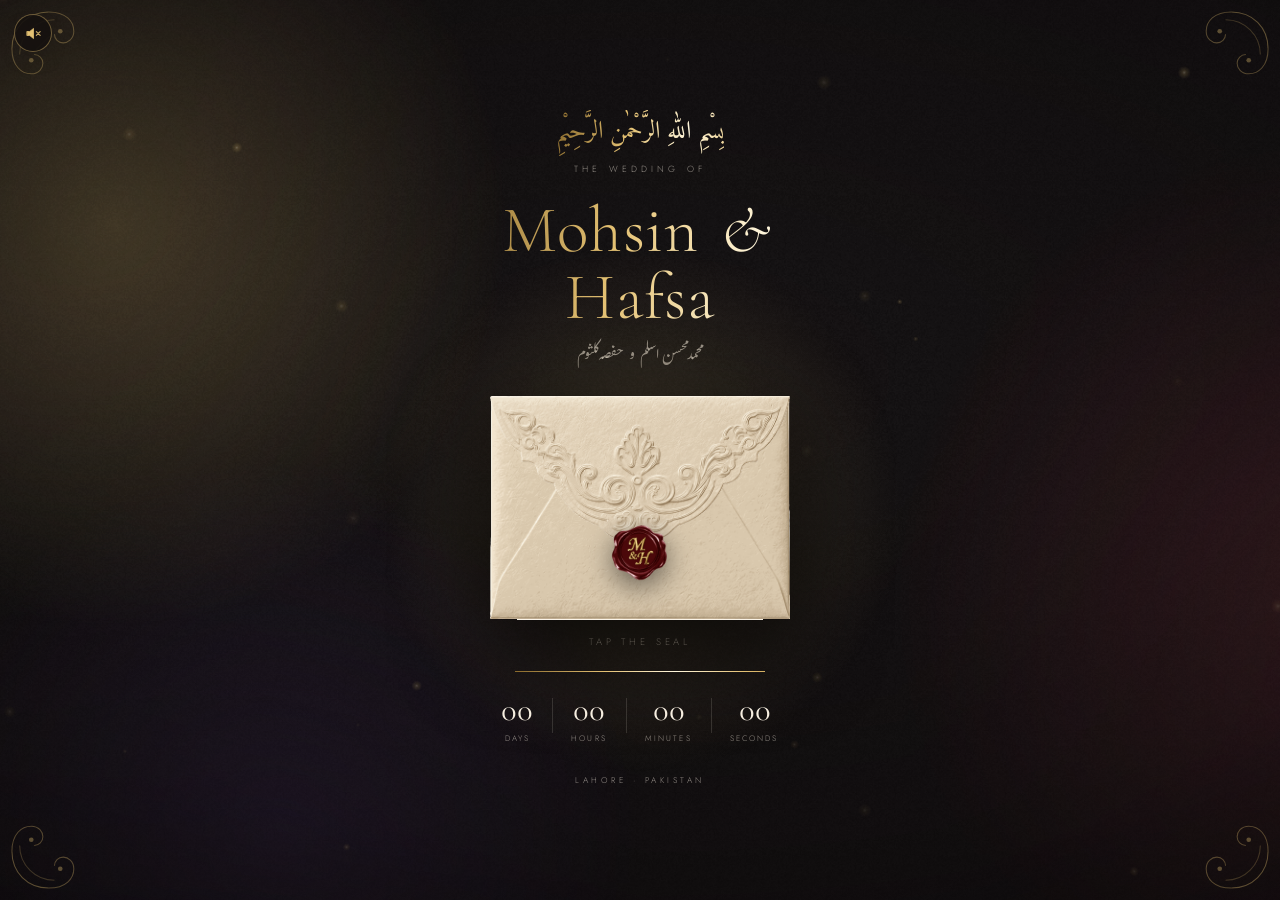
==== baraat-walima-bsmj.html @ b7e223a1 "Add files via upload" ====
<!DOCTYPE html>
<html lang="en">
<head>
<meta charset="UTF-8" />
<meta name="viewport" content="width=device-width, initial-scale=1, viewport-fit=cover" />
<title>Mohsin &amp; Hafsa — Wedding Invitation</title>
<meta name="theme-color" content="#0A0708" />
<meta name="description" content="Muhammad Mohsin Aslam &amp; Hafsa Kalsoom — Baraat &amp; Walima · 27 &amp; 28 November 2026 · Lahore" />
<!-- the card WhatsApp shows above the link -->
<meta property="og:type" content="website" />
<meta property="og:site_name" content="Mohsin &amp; Hafsa" />
<meta property="og:title" content="شادی کا دعوت نامہ" />
<meta property="og:description" content="Muhammad Mohsin Aslam &amp; Hafsa Kalsoom — Baraat &amp; Walima · 27 &amp; 28 November 2026 · Lahore" />
<meta property="og:locale" content="ur_PK" />
<meta property="og:url" content="https://hafsamohsin27.github.io/wedding-inv/baraat-walima-bsmj.html" />
<meta property="og:image" content="https://hafsamohsin27.github.io/wedding-inv/preview-baraat-walima-bsmj.jpg" />
<meta property="og:image:secure_url" content="https://hafsamohsin27.github.io/wedding-inv/preview-baraat-walima-bsmj.jpg" />
<meta property="og:image:type" content="image/jpeg" />
<meta property="og:image:width" content="1200" />
<meta property="og:image:height" content="630" />
<meta property="og:image:alt" content="شادی کا دعوت نامہ — Mohsin &amp; Hafsa" />
<meta name="twitter:card" content="summary_large_image" />
<meta name="twitter:title" content="شادی کا دعوت نامہ" />
<meta name="twitter:description" content="Muhammad Mohsin Aslam &amp; Hafsa Kalsoom — Baraat &amp; Walima · 27 &amp; 28 November 2026 · Lahore" />
<meta name="twitter:image" content="https://hafsamohsin27.github.io/wedding-inv/preview-baraat-walima-bsmj.jpg" />
<link rel="icon" href="seal.png" />
<link rel="preconnect" href="https://fonts.googleapis.com" />
<link rel="preconnect" href="https://fonts.gstatic.com" crossorigin />
<link href="https://fonts.googleapis.com/css2?family=Amiri&family=Cormorant+Garamond:ital,wght@0,300;0,400;0,500;1,300;1,400&family=Jost:wght@200;300;400&family=Gulzar&display=swap" rel="stylesheet" />
<link rel="stylesheet" href="invite.css" />
</head>
<body class="is-loading" data-page="open">

<div id="loader">
  <div class="ld">
    <div class="ld-mono">
      <svg viewBox="0 0 74 74" aria-hidden="true">
        <circle class="ring" cx="37" cy="37" r="35"/>
        <circle class="ring" cx="37" cy="37" r="30" style="opacity:.22"/>
        <circle class="arc" cx="37" cy="37" r="35"/>
      </svg>
      <b>M&amp;H</b>
    </div>
    <div class="ld-bar"><i id="ldFill"></i></div>
    <div class="ld-pct" id="ldPct">0%</div>
  </div>
</div>

<div class="rotate"><p>Please turn your phone upright</p></div>
<audio id="snd" src="music.mp3" preload="auto" playsinline></audio>

<!-- the atmosphere every page sits in -->
<div class="atmos" aria-hidden="true">
  <div class="silk"><i></i><i></i><i></i></div>
  <canvas id="dust"></canvas>
  <div class="vign"></div>
  <div class="grain"></div>
</div>

<div class="stage" id="stage">

  <!-- 1. OPENING -->
  <section class="scene scene-open is-active" data-scene="1" data-name="open">
    <div class="filigree" aria-hidden="true">
      <svg class="tl" viewBox="0 0 120 120" fill="none" stroke="currentColor" stroke-width="1.1">
        <path d="M2 40 C2 18 18 2 40 2" opacity=".9"/>
        <path d="M10 46 C10 26 26 10 46 10" opacity=".55"/>
        <path d="M40 2 C58 2 66 12 66 22 C66 30 60 34 55 34 C50 34 46 30 46 25" opacity=".8"/>
        <path d="M2 40 C2 58 12 66 22 66 C30 66 34 60 34 55 C34 50 30 46 25 46" opacity=".8"/>
        <circle cx="52" cy="22" r="2.4" fill="currentColor" stroke="none" opacity=".9"/>
        <circle cx="22" cy="52" r="2.4" fill="currentColor" stroke="none" opacity=".9"/>
        <path d="M34 34 l7 -7 M34 34 l-7 7" opacity=".45"/>
      </svg>
      <svg class="tr" viewBox="0 0 120 120" fill="none" stroke="currentColor" stroke-width="1.1">
        <path d="M2 40 C2 18 18 2 40 2" opacity=".9"/><path d="M10 46 C10 26 26 10 46 10" opacity=".55"/>
        <path d="M40 2 C58 2 66 12 66 22 C66 30 60 34 55 34 C50 34 46 30 46 25" opacity=".8"/>
        <path d="M2 40 C2 58 12 66 22 66 C30 66 34 60 34 55 C34 50 30 46 25 46" opacity=".8"/>
        <circle cx="52" cy="22" r="2.4" fill="currentColor" stroke="none" opacity=".9"/>
        <circle cx="22" cy="52" r="2.4" fill="currentColor" stroke="none" opacity=".9"/>
      </svg>
      <svg class="bl" viewBox="0 0 120 120" fill="none" stroke="currentColor" stroke-width="1.1">
        <path d="M2 40 C2 18 18 2 40 2" opacity=".9"/><path d="M10 46 C10 26 26 10 46 10" opacity=".55"/>
        <path d="M40 2 C58 2 66 12 66 22 C66 30 60 34 55 34 C50 34 46 30 46 25" opacity=".8"/>
        <path d="M2 40 C2 58 12 66 22 66 C30 66 34 60 34 55 C34 50 30 46 25 46" opacity=".8"/>
        <circle cx="52" cy="22" r="2.4" fill="currentColor" stroke="none" opacity=".9"/>
        <circle cx="22" cy="52" r="2.4" fill="currentColor" stroke="none" opacity=".9"/>
      </svg>
      <svg class="br" viewBox="0 0 120 120" fill="none" stroke="currentColor" stroke-width="1.1">
        <path d="M2 40 C2 18 18 2 40 2" opacity=".9"/><path d="M10 46 C10 26 26 10 46 10" opacity=".55"/>
        <path d="M40 2 C58 2 66 12 66 22 C66 30 60 34 55 34 C50 34 46 30 46 25" opacity=".8"/>
        <path d="M2 40 C2 58 12 66 22 66 C30 66 34 60 34 55 C34 50 30 46 25 46" opacity=".8"/>
        <circle cx="52" cy="22" r="2.4" fill="currentColor" stroke="none" opacity=".9"/>
        <circle cx="22" cy="52" r="2.4" fill="currentColor" stroke="none" opacity=".9"/>
      </svg>
    </div>
    <div class="scene-inner">
      <p class="bismillah foil rv" style="--i:0">بِسْمِ اللهِ الرَّحْمٰنِ الرَّحِيْمِ</p>
      <p class="kicker rv" style="--i:1">THE WEDDING OF</p>
      <div class="gap-m"></div>

      <h1 class="names foil" data-split style="max-width:96%">Mohsin &amp; Hafsa</h1>
      <p class="names-ur rv" style="--i:4">محمد محسن اسلم &nbsp;و&nbsp; حفصہ کلثوم</p>

      <div class="gap-m"></div>
      <div class="env-wrap rv" style="--i:2" id="envWrap">
        <div class="env-aura"></div>
        <div class="envelope" id="env" role="button" tabindex="0" aria-label="Open the invitation">
          <div class="env-flap"><div class="flap-face"></div><div class="flap-lining"></div></div>
          <div class="env-back"></div>
          <div class="env-slot"><div class="env-card">
            <img src="dawat-nama.png" alt="شادی کا دعوت نامہ" />
          </div></div>
          <div class="env-front"></div>
          <div class="seal"><div class="half l"></div><div class="half r"></div><div class="glint"></div></div>
        </div>
      </div>
      <p class="env-hint rv" style="--i:3">TAP THE SEAL</p>

      <div class="gap-m"></div>
      <div class="draw"></div>
      <div class="gap-m"></div>
      <ul class="count rv" id="cd" style="--i:5">
        <li><span class="roll" data-u="d"><b>00</b><b>00</b></span><em>DAYS</em></li>
        <li><span class="roll" data-u="h"><b>00</b><b>00</b></span><em>HOURS</em></li>
        <li><span class="roll" data-u="m"><b>00</b><b>00</b></span><em>MINUTES</em></li>
        <li><span class="roll" data-u="s"><b>00</b><b>00</b></span><em>SECONDS</em></li>
      </ul>
      <div class="gap-m"></div>
      <div class="rv" style="--i:6;display:flex;flex-direction:column;align-items:center">
        <p class="place">LAHORE · PAKISTAN</p>
      </div>
    </div>
  </section>

  <!-- the event pages are built by invite.js -->

  <!-- CLOSING -->
  <section class="scene scene-close" data-scene="5" data-name="close">
    <div class="filigree" aria-hidden="true">
      <svg class="tl" viewBox="0 0 120 120" fill="none" stroke="currentColor" stroke-width="1.1">
        <path d="M2 40 C2 18 18 2 40 2" opacity=".9"/>
        <path d="M10 46 C10 26 26 10 46 10" opacity=".55"/>
        <path d="M40 2 C58 2 66 12 66 22 C66 30 60 34 55 34 C50 34 46 30 46 25" opacity=".8"/>
        <path d="M2 40 C2 58 12 66 22 66 C30 66 34 60 34 55 C34 50 30 46 25 46" opacity=".8"/>
        <circle cx="52" cy="22" r="2.4" fill="currentColor" stroke="none" opacity=".9"/>
        <circle cx="22" cy="52" r="2.4" fill="currentColor" stroke="none" opacity=".9"/>
        <path d="M34 34 l7 -7 M34 34 l-7 7" opacity=".45"/>
      </svg>
      <svg class="tr" viewBox="0 0 120 120" fill="none" stroke="currentColor" stroke-width="1.1">
        <path d="M2 40 C2 18 18 2 40 2" opacity=".9"/><path d="M10 46 C10 26 26 10 46 10" opacity=".55"/>
        <path d="M40 2 C58 2 66 12 66 22 C66 30 60 34 55 34 C50 34 46 30 46 25" opacity=".8"/>
        <path d="M2 40 C2 58 12 66 22 66 C30 66 34 60 34 55 C34 50 30 46 25 46" opacity=".8"/>
        <circle cx="52" cy="22" r="2.4" fill="currentColor" stroke="none" opacity=".9"/>
        <circle cx="22" cy="52" r="2.4" fill="currentColor" stroke="none" opacity=".9"/>
      </svg>
      <svg class="bl" viewBox="0 0 120 120" fill="none" stroke="currentColor" stroke-width="1.1">
        <path d="M2 40 C2 18 18 2 40 2" opacity=".9"/><path d="M10 46 C10 26 26 10 46 10" opacity=".55"/>
        <path d="M40 2 C58 2 66 12 66 22 C66 30 60 34 55 34 C50 34 46 30 46 25" opacity=".8"/>
        <path d="M2 40 C2 58 12 66 22 66 C30 66 34 60 34 55 C34 50 30 46 25 46" opacity=".8"/>
        <circle cx="52" cy="22" r="2.4" fill="currentColor" stroke="none" opacity=".9"/>
        <circle cx="22" cy="52" r="2.4" fill="currentColor" stroke="none" opacity=".9"/>
      </svg>
      <svg class="br" viewBox="0 0 120 120" fill="none" stroke="currentColor" stroke-width="1.1">
        <path d="M2 40 C2 18 18 2 40 2" opacity=".9"/><path d="M10 46 C10 26 26 10 46 10" opacity=".55"/>
        <path d="M40 2 C58 2 66 12 66 22 C66 30 60 34 55 34 C50 34 46 30 46 25" opacity=".8"/>
        <path d="M2 40 C2 58 12 66 22 66 C30 66 34 60 34 55 C34 50 30 46 25 46" opacity=".8"/>
        <circle cx="52" cy="22" r="2.4" fill="currentColor" stroke="none" opacity=".9"/>
        <circle cx="22" cy="52" r="2.4" fill="currentColor" stroke="none" opacity=".9"/>
      </svg>
    </div>
    <div class="scene-inner">
      <div class="ct" style="display:contents">
        <p class="bismillah foil">وَخَلَقْنَاكُمْ أَزْوَاجًا</p>
        <p class="kicker">AND WE CREATED YOU IN PAIRS</p>
      </div>
      <div class="gap-m"></div>
      <div class="env-wrap">
        <div class="env-aura"></div>
        <div class="envelope env-closing" id="envClose" aria-hidden="true">
          <div class="env-flap"><div class="flap-face"></div><div class="flap-lining"></div></div>
          <div class="env-back"></div>
          <div class="env-slot"><div class="env-card">
            <img src="dawat-nama.png" alt="" />
          </div></div>
          <div class="env-front"></div>
          <div class="seal"><div class="half l"></div><div class="half r"></div></div>
          <div class="stamp"></div>
        </div>
      </div>
      <div class="gap-m"></div>
      <div class="ct" style="display:contents">
        <p class="blessing">We look forward to your presence, love and prayers on our special day</p>
        <div class="gap-m"></div>
      </div>
      <div class="draw"></div>
      <div class="gap-m"></div>
      <div class="ct" style="display:contents">
        <h2 class="names foil" style="font-size:min(clamp(1.9rem,9.4vw,2.9rem),calc(var(--vh) * 5.8))">Mohsin <span class="amp">&amp;</span> Hafsa</h2>
        <p class="names-ur">وَبَارَكَ اللّٰهُ لَكُمَا</p>
        <div class="gap-m"></div>
        <p class="place">26 &middot; 27 &middot; 28 NOVEMBER 2026</p>
        <div class="gap-s"></div>
        <button class="restart" type="button" id="restart">Read the invitation again</button>
      </div>
    </div>
  </section>

<button class="mbtn" id="mbtn" type="button" aria-pressed="false" aria-label="Play music">
  <svg viewBox="0 0 24 24" aria-hidden="true">
    <path class="spk" d="M4 9.5h3.2L12 5.6v12.8L7.2 14.5H4z"/>
    <path class="w1" d="M15.4 9.4a3.6 3.6 0 0 1 0 5.2"/>
    <path class="w2" d="M17.8 7.2a7 7 0 0 1 0 9.6"/>
    <path class="off" d="M15.6 9.6 L20.4 14.4 M20.4 9.6 L15.6 14.4"/>
  </svg>
</button>
<nav class="rail" id="rail" aria-label="Programme"></nav>
</div>

<div class="sheet" id="sheet" role="dialog" aria-modal="true" aria-label="Location">
  <div class="sheet-in">
    <div class="sheet-grab"></div>
    <h3 id="sheetTitle">Venue</h3>
    <div id="sheetMaps"></div>
    <button class="close" id="sheetX">CLOSE</button>
  </div>
</div>

<div id="lb" role="dialog" aria-modal="true" aria-label="Invitation card">
  <button class="x" id="lbX">CLOSE</button>
  <img id="lbImg" src="" alt="" />
</div>

<script>window.INVITE={keep:["baraat", "walima"],countdown:"2026-11-27T18:00:00+05:00"};</script>
<script src="invite.js"></script>
</body>
</html>
---- invite.css ----
/* =========================================================================
   Mohsin & Hafsa — "Zarnigar"  (زرنگار — worked in gold)
   ========================================================================= */
:root{
  --vh:calc(var(--appH, 100vh) / 100);
  --bg:#0A0708;
  --ink:#F6EEE0;
  --dim:rgba(246,238,224,.56);
  --faint:rgba(246,238,224,.14);
  --gold:#E4C173;
  --gold-hi:#FFF3D0;
  --gold-lo:#9A7433;
  --ease:cubic-bezier(.19,.86,.28,1);
  --ease-soft:cubic-bezier(.4,0,.2,1);
  --foil:linear-gradient(100deg,#8A6A2C 0%,#E4C173 18%,#FFF6DC 32%,#E4C173 46%,#A87F35 60%,#F0D79A 76%,#B98F3E 100%);
}
*{box-sizing:border-box}
html,body{height:100%;margin:0;overflow:hidden;-webkit-text-size-adjust:100%}
body{
  background:var(--bg);color:var(--ink);
  font-family:"Jost",system-ui,sans-serif;font-weight:300;
  overscroll-behavior:none;touch-action:pan-y;
  -webkit-font-smoothing:antialiased;
}
img{-webkit-user-drag:none;user-select:none;display:block}
button{font:inherit;color:inherit;background:none;border:0;cursor:pointer}

/* ---------------- shared atmosphere ---------------- */
.atmos{position:fixed;left:0;right:0;top:0;height:100vh;height:100dvh;height:var(--appH,100dvh);
  z-index:0;pointer-events:none;overflow:hidden}
/* slow-moving pools of light, like a lamp on silk */
.silk{position:absolute;inset:-25%;opacity:.9}
.silk i{position:absolute;border-radius:50%;mix-blend-mode:screen;
  will-change:transform;transform:translateZ(0);backface-visibility:hidden}
.silk i:nth-child(1){width:62vw;height:62vw;left:2%;top:4%;
  background:radial-gradient(circle,rgba(228,193,115,.34),transparent 72%);
  animation:drift1 34s var(--ease-soft) infinite alternate}
.silk i:nth-child(2){width:74vw;height:74vw;right:-12%;top:26%;
  background:radial-gradient(circle,rgba(156,60,74,.34),transparent 72%);
  animation:drift2 40s var(--ease-soft) infinite alternate}
.silk i:nth-child(3){width:58vw;height:58vw;left:12%;bottom:-6%;
  background:radial-gradient(circle,rgba(86,58,128,.30),transparent 72%);
  animation:drift3 37s var(--ease-soft) infinite alternate}
@keyframes drift1{to{transform:translate3d(18vw,calc(var(--vh) * 10),0) scale(1.18)}}
@keyframes drift2{to{transform:translate3d(-16vw,-12vh,0) scale(1.12)}}
@keyframes drift3{to{transform:translate3d(12vw,-14vh,0) scale(1.22)}}

@keyframes spin{to{transform:rotate(360deg)}}

/* print grain — the single cheapest way to stop a screen looking like a screen */
.grain{position:absolute;inset:0;background:url("grain.png") repeat;background-size:110px 110px;
  opacity:.1;mix-blend-mode:overlay}

.vign{position:absolute;inset:0;
  background:radial-gradient(118% 82% at 50% 42%,transparent 0%,rgba(10,7,8,.42) 62%,rgba(10,7,8,.92) 100%)}

#dust{position:absolute;inset:0;width:100%;height:100%}

/* ---------------- loader ---------------- */
#loader{position:fixed;inset:0;z-index:200;display:grid;place-items:center;background:var(--bg);
  transition:opacity .8s var(--ease),visibility .8s}
#loader.is-done{opacity:0;visibility:hidden}
.ld{display:flex;flex-direction:column;align-items:center;gap:1.5rem;position:relative;z-index:2}
.ld-mono{width:74px;height:74px;position:relative}
.ld-mono svg{position:absolute;inset:0;width:100%;height:100%;overflow:visible}
.ld-mono .ring{fill:none;stroke:var(--gold);stroke-width:.7;opacity:.45}
.ld-mono .arc{fill:none;stroke:var(--gold-hi);stroke-width:1.4;stroke-linecap:round;
  stroke-dasharray:38 160;transform-origin:50% 50%;animation:spin 1.5s linear infinite}
.ld-mono b{position:absolute;inset:0;display:grid;place-items:center;font-family:"Cormorant Garamond",serif;
  font-weight:400;font-size:1.28rem;letter-spacing:.04em;
  background:var(--foil);-webkit-background-clip:text;background-clip:text;color:transparent}
.ld-bar{width:156px;height:1px;background:rgba(246,238,224,.13);position:relative;overflow:hidden}
.ld-bar i{position:absolute;inset:0 auto 0 0;width:0;background:var(--foil);background-size:200% 100%;
  transition:width .35s var(--ease);animation:foilRun 3.4s linear infinite}
@keyframes foilRun{to{background-position:200% 0}}
.ld-pct{font-size:.58rem;letter-spacing:.38em;color:var(--dim)}

/* ---------------- stage & scenes ---------------- */
/* --appH is the height the phone actually shows; it is measured in JS */
.stage{position:fixed;left:0;right:0;top:0;height:100vh;height:100dvh;height:var(--appH,100dvh);
  z-index:2;perspective:1400px}
.scene{position:absolute;inset:0;display:grid;place-items:center;overflow:hidden;overflow:clip;
  padding:calc(env(safe-area-inset-top) + 14px) 20px calc(env(safe-area-inset-bottom) + 18px);
  opacity:0;visibility:hidden;transform:scale(1.04);
  transition:opacity .7s var(--ease),visibility .7s,transform .8s var(--ease)}
/* every page that shows the rail keeps its content clear of it */
body:not([data-page="open"]) .scene{padding-bottom:calc(env(safe-area-inset-bottom) + 140px)}
.scene.is-active{opacity:1;visibility:visible;transform:none}
.scene.is-leaving{opacity:0;transform:scale(.96)}
.scene-inner{width:100%;max-width:430px;display:flex;flex-direction:column;align-items:center;
  position:relative;z-index:3}

/* staggered arrival */
.rv{opacity:0;transform:translateY(26px);
  transition:opacity .95s var(--ease),transform .95s var(--ease)}
.scene.is-active .rv{opacity:1;transform:none}
.scene.is-active .rv{transition-delay:calc(var(--i,0) * 110ms + 140ms)}

/* a hairline that draws itself */
.draw{width:min(78%,250px);height:1px;background:var(--foil);background-size:200% 100%;
  transform:scaleX(0);transform-origin:center;transition:transform 1.2s var(--ease) .5s;
  animation:foilRun 12s linear infinite}
.scene.is-active .draw{transform:scaleX(1)}

/* ---------------- foil type ---------------- */
.foil{background:var(--foil);background-size:250% 100%;-webkit-background-clip:text;background-clip:text;
  color:transparent;animation:foilRun 11s linear infinite}

.names{margin:0;font-family:"Cormorant Garamond",serif;font-weight:300;line-height:1.02;text-align:center;
  font-size:min(clamp(2.5rem,12.6vw,4.1rem),calc(var(--vh) * 8.2));letter-spacing:.012em}
.names .wd{display:inline-block;white-space:nowrap}
.names .ch{display:inline-block;opacity:0;transform:translateY(38px) rotateX(-55deg);transform-origin:50% 100%;
  transition:opacity .8s var(--ease),transform .9s var(--ease)}
.scene.is-active .names .ch{opacity:1;transform:none;transition-delay:calc(var(--n) * 42ms + 420ms)}
.names .amp{font-style:italic;padding:0 .1em}
.names-ur{margin:.55rem 0 0;font-family:"Gulzar",serif;color:var(--dim);direction:rtl;
  font-size:min(clamp(.8rem,3.4vw,.98rem),calc(var(--vh) * 2.2));line-height:2.2}

.kicker{margin:.35rem 0 0;font-size:min(.56rem,calc(var(--vh) * 1.35));letter-spacing:.46em;color:var(--dim)}
.bismillah{margin:0;font-family:"Amiri",serif;line-height:1.85;
  font-size:min(clamp(1.1rem,4.9vw,1.55rem),calc(var(--vh) * 2.9))}

/* ---------------- envelope ---------------- */
.env-wrap{position:relative;display:grid;place-items:center}
.env-aura{position:absolute;width:190%;aspect-ratio:1;border-radius:50%;pointer-events:none;
  background:radial-gradient(circle,rgba(228,193,115,.26) 0%,rgba(228,193,115,.07) 42%,transparent 66%);
  animation:aura 9s ease-in-out infinite;will-change:transform}
@keyframes aura{0%,100%{transform:scale(1);opacity:.85}50%{transform:scale(1.1);opacity:1}}

.envelope{--env-w:min(clamp(204px,55vw,300px),calc(var(--vh) * 36));position:relative;width:var(--env-w);
  aspect-ratio:624/464;perspective:1200px;cursor:pointer;outline:none}
/* the envelope sits still, exactly as in the old design: nothing animates the
   layer that holds its 3D flap, so the paper can never draw over it */
.envelope:focus-visible{outline:1px solid var(--gold);outline-offset:16px}
.env-back,.env-front{position:absolute;inset:0;background:url("env-body.png") center/100% 100% no-repeat}
.env-back{z-index:1;transform:translateZ(0);filter:drop-shadow(0 30px 44px rgba(0,0,0,.8))}
.env-front{z-index:3;transform:translateZ(0);clip-path:polygon(0% 0%,24% 36.5%,75% 36%,98% 0%,100% 0%,100% 100%,0% 100%)}
.env-slot{position:absolute;inset:0;z-index:2;transform:translateZ(0);
  clip-path:inset(-500% 0 0 0);pointer-events:none}
.env-flap{position:absolute;left:0;top:0;width:100%;height:73.71%;z-index:5;transform-style:preserve-3d;
  transform-origin:top center;transform:rotateX(0deg);
  transition:transform 1.05s var(--ease) .08s,z-index 0s .5s}
.flap-face,.flap-lining{position:absolute;inset:0;background-size:100% 100%;background-repeat:no-repeat;
  backface-visibility:hidden}
.flap-face{background-image:url("env-flap.png")}
.flap-lining{background-image:url("env-flap-lining.png");transform:rotateX(180deg)}
.env-card{position:absolute;z-index:1;left:9%;top:39%;width:82%;height:78%;padding:6% 3% 0;
  display:flex;flex-direction:column;align-items:center;border-radius:2px;
  background:linear-gradient(174deg,#FFFDF8 0%,#FDF7EC 58%,#F6EEE0 100%);
  box-shadow:0 18px 30px -18px rgba(0,0,0,.85);transform:translateY(0);
  transition:transform .95s var(--ease) 1.15s}
.env-card img{width:94%;height:auto;mix-blend-mode:multiply}
.envelope.is-open .env-flap{transform:translateZ(-26px) rotateX(-174deg);z-index:0}
.envelope.is-open .env-card{transform:translateY(-92%)}
.envelope.no-anim,.envelope.no-anim *{transition:none!important;animation:none!important}

/* the seal, and the two halves it breaks into */
.seal{position:absolute;left:50%;top:71%;translate:-50% -50%;z-index:6;width:20%;aspect-ratio:1;
  filter:drop-shadow(0 8px 14px rgba(0,0,0,.55))}
.seal .half{position:absolute;inset:0;background:url("seal.png") center/100% 100% no-repeat;
  transition:transform .85s var(--ease),opacity .7s ease}
.seal .half.l{clip-path:polygon(0 0,53% 0,49% 100%,0 100%)}
.seal .half.r{clip-path:polygon(51% 0,100% 0,100% 100%,47% 100%)}
.seal .glint{position:absolute;inset:6%;border-radius:50%;pointer-events:none;
  clip-path:circle(50% at 50% 50%)}
.seal .glint::after{content:"";position:absolute;top:-60%;left:0;width:60%;height:220%;
  background:linear-gradient(100deg,transparent,rgba(255,255,255,.55),transparent);
  transform:translate3d(-200%,0,0) rotate(18deg);animation:glint 4.6s ease-in-out infinite}
@keyframes glint{
  0%,64%{transform:translate3d(-200%,0,0) rotate(18deg)}
  82%,100%{transform:translate3d(250%,0,0) rotate(18deg)}}
.envelope:not(.is-open) .seal{animation:sealPulse 3.6s ease-in-out 1.6s infinite}
@keyframes sealPulse{0%,100%{transform:scale(1)}50%{transform:scale(1.06)}}
.envelope.is-open .seal{animation:none}
.envelope.is-open .seal .half.l{transform:translate(-62%,34%) rotate(-38deg);opacity:0}
.envelope.is-open .seal .half.r{transform:translate(62%,30%) rotate(34deg);opacity:0}
.envelope.is-open .seal .glint{opacity:0}

.env-hint{margin:1rem 0 0;font-size:min(.6rem,calc(var(--vh) * 1.45));letter-spacing:.4em;color:var(--dim);
  transition:opacity .4s ease}
.env-wrap.is-open ~ .env-hint{opacity:0}

/* ---------------- countdown ---------------- */
.count{display:flex;margin:0;padding:0;list-style:none}
.count li{position:relative;display:flex;flex-direction:column;align-items:center;gap:.34rem;
  padding:0 min(4.4vw,1.2rem)}
.count li + li::before{content:"";position:absolute;left:0;top:8%;height:70%;width:1px;background:var(--faint)}
.count .roll{position:relative;display:block;width:2.1ch;height:1em;overflow:hidden;text-align:center;
  font-family:"Cormorant Garamond",serif;font-weight:400;line-height:1;
  font-size:min(clamp(1.4rem,6.6vw,2rem),calc(var(--vh) * 3.7));font-variant-numeric:tabular-nums}
.count .roll b{position:absolute;left:0;right:0;top:0;display:block;font-weight:inherit;
  transition:transform .5s var(--ease),opacity .38s ease}
.count .roll b.up{transform:translateY(-110%);opacity:0}
.count .roll b.down{transform:translateY(110%);opacity:0;transition:none}
.count em{font-style:normal;font-size:min(.5rem,calc(var(--vh) * 1.2));letter-spacing:.26em;color:var(--dim)}

/* ---------------- event page ---------------- */
.ev-bg{position:absolute;inset:0;z-index:0;background-size:cover;background-position:center;
  transform:scale(1.2);opacity:1;will-change:transform;backface-visibility:hidden;
  animation:bgFloat 26s var(--ease-soft) infinite alternate}
@keyframes bgFloat{to{transform:scale(1.32) translate3d(-3%,2%,0)}}
.ev-scrim{position:absolute;inset:0;z-index:1;pointer-events:none;
  background:linear-gradient(180deg,rgba(10,7,8,.7) 0%,rgba(10,7,8,.22) 28%,rgba(10,7,8,.34) 60%,rgba(10,7,8,.84) 100%)}

.ev-en{margin:0;font-size:min(clamp(.64rem,2.8vw,.76rem),calc(var(--vh) * 1.75));letter-spacing:.55em;
  text-transform:uppercase;padding-left:.55em}
.ev-ur{margin:.2rem 0 0;font-family:"Gulzar",serif;line-height:1.7;color:var(--ink);
  font-size:min(clamp(1.4rem,6.8vw,1.95rem),calc(var(--vh) * 4))}

/* the artwork, in a foil frame that tilts under the finger */
.tiltbox{perspective:1100px;width:min(84%,296px,calc(calc(var(--vh) * 42) * var(--cw) / var(--ch)))}
.frame{position:relative;width:100%;aspect-ratio:var(--cw)/var(--ch);border-radius:4px;
  transform-style:preserve-3d;backface-visibility:hidden;will-change:transform;cursor:pointer;
  opacity:0;transform:rotateY(-18deg) translateY(38px) scale(.93);
  transition:opacity .8s var(--ease) .35s,transform .9s var(--ease) .35s}
.scene.is-active .frame{opacity:1;transform:none}
/* once it has settled, the tilt takes over with its own shorter timing */
.scene.is-active .frame.settled{transition:transform .5s var(--ease)}
.frame::before{content:"";position:absolute;inset:-7px;border-radius:6px;z-index:0;
  background:linear-gradient(140deg,#8A6A2C 0%,#E4C173 20%,#FFF6DC 36%,#D9B463 52%,#A87F35 68%,#EFD597 84%,#B98F3E 100%);
  box-shadow:0 34px 60px -26px rgba(0,0,0,.9)}
/* the gold border: a foil gradient travelling round it. No clipping and no
   rotation, so the card stays on one cached layer. */
.frame .ring{position:absolute;inset:-7px;border-radius:6px;z-index:0;pointer-events:none;
  overflow:hidden;background:var(--foil);background-size:100% 100%}
.frame .ring::after{content:"";position:absolute;top:-30%;left:0;width:42%;height:170%;
  background:linear-gradient(100deg,transparent,rgba(255,252,238,.85),rgba(255,246,214,.5),transparent);
  transform:translate3d(-230%,0,0) rotate(15deg);
  animation:sweep 6.5s ease-in-out .4s infinite}
.frame img{position:relative;z-index:1;width:100%;height:100%;object-fit:cover;border-radius:3px}
/* the specular highlight that slides with the tilt */
.frame .gloss{position:absolute;inset:0;z-index:2;border-radius:3px;pointer-events:none;
  background:radial-gradient(60% 46% at var(--gx,50%) var(--gy,32%),
    rgba(255,255,255,.34) 0%,rgba(255,255,255,.08) 38%,transparent 68%);
  mix-blend-mode:screen;transition:background .18s linear}
.frame .edge{position:absolute;inset:0;z-index:3;border-radius:3px;pointer-events:none;overflow:hidden;
  box-shadow:0 0 0 1px rgba(255,255,255,.2) inset}
.frame .edge::after{content:"";position:absolute;top:-30%;left:0;width:55%;height:180%;
  background:linear-gradient(100deg,transparent,rgba(255,255,255,.22),rgba(255,247,225,.34),transparent);
  transform:translate3d(-260%,0,0) rotate(16deg);animation:sweep 7s ease-in-out 1.6s infinite}
@keyframes sweep{
  0%,58%{transform:translate3d(-260%,0,0) rotate(16deg)}
  88%,100%{transform:translate3d(310%,0,0) rotate(16deg)}}

.meta{display:flex;align-items:center;gap:.6rem;font-size:min(.68rem,calc(var(--vh) * 1.62));letter-spacing:.13em;
  color:var(--ink);opacity:.92}
.meta s{text-decoration:none;color:var(--gold);opacity:.8}
.venue{margin:0;font-family:"Cormorant Garamond",serif;text-align:center;color:var(--ink);
  font-size:min(clamp(1rem,4.5vw,1.25rem),calc(var(--vh) * 2.6))}
.venue small{display:block;font-family:"Jost",sans-serif;font-size:min(.52rem,calc(var(--vh) * 1.25));
  letter-spacing:.32em;text-transform:uppercase;color:var(--dim);margin-bottom:.3rem}

.pills{display:flex;gap:.6rem}
.pill{position:relative;padding:.56rem 1.15rem;border-radius:999px;font-size:min(.6rem,calc(var(--vh) * 1.45));
  letter-spacing:.22em;text-transform:uppercase;color:var(--ink);overflow:hidden;
  border:1px solid rgba(246,238,224,.24);transition:color .35s,border-color .35s}
.pill::before{content:"";position:absolute;inset:0;background:var(--foil);background-size:250% 100%;
  opacity:0;transition:opacity .35s;z-index:-1}
.pill:hover,.pill:focus-visible{border-color:var(--gold)}
.pill.solid{border-color:transparent;color:#2A1B08}
.pill.solid::before{opacity:1;z-index:0;animation:foilRun 12s linear infinite}
.pill.solid span{position:relative;z-index:1}

/* ---------------- map sheet ---------------- */
.sheet{position:fixed;left:0;right:0;top:0;height:var(--appH,100dvh);z-index:150;display:grid;align-items:end;justify-items:center;
  background:rgba(6,4,5,.72);backdrop-filter:blur(6px);
  opacity:0;visibility:hidden;transition:opacity .4s var(--ease),visibility .4s}
.sheet.is-on{opacity:1;visibility:visible}
.sheet-in{width:min(100%,460px);background:#12100F;border-radius:22px 22px 0 0;padding:16px 16px 22px;
  border-top:1px solid rgba(228,193,115,.3);transform:translateY(100%);
  transition:transform .55s var(--ease);position:relative}
.sheet.is-on .sheet-in{transform:none}
.sheet-grab{width:44px;height:3px;border-radius:999px;background:rgba(246,238,224,.25);margin:0 auto 14px}
.sheet h3{margin:0 0 12px;font-family:"Cormorant Garamond",serif;font-weight:400;text-align:center;
  font-size:1.1rem;letter-spacing:.02em}
.sheet .mapwrap{display:none;width:100%;aspect-ratio:16/11;max-height:calc(var(--vh) * 44);border-radius:14px;overflow:hidden;
  border:1px solid rgba(228,193,115,.24);background:#191614}
.sheet iframe{width:100%;height:100%;border:0;filter:invert(.92) hue-rotate(180deg) saturate(.6) contrast(.9)}
.sheet .mapwrap.is-on{display:block}
.sheet .close{display:block;margin:14px auto 0;font-size:.58rem;letter-spacing:.28em;color:var(--dim)}

/* ---------------- lightbox ---------------- */
#lb{position:fixed;left:0;right:0;top:0;height:var(--appH,100dvh);z-index:180;background:rgba(5,3,4,.96);display:grid;place-items:center;padding:16px;
  opacity:0;visibility:hidden;transition:opacity .4s var(--ease),visibility .4s}
#lb.is-on{opacity:1;visibility:visible}
#lb img{max-width:100%;max-height:calc(var(--vh) * 88);border-radius:5px;box-shadow:0 0 0 6px rgba(228,193,115,.5),0 50px 100px -40px #000;
  transform:scale(.93) rotateX(8deg);transition:transform .55s var(--ease)}
#lb.is-on img{transform:none}
#lb .x{position:absolute;top:calc(env(safe-area-inset-top) + 14px);right:18px;color:var(--ink);
  font-size:.58rem;letter-spacing:.26em;padding:.5rem .9rem;border:1px solid rgba(246,238,224,.28);border-radius:999px}

/* ---------------- navigation ---------------- */
.rail{position:absolute;left:50%;translate:-50% 0;bottom:calc(env(safe-area-inset-bottom) + 14px);z-index:60;
  display:flex;align-items:center;gap:2px;padding:.36rem .42rem;border-radius:999px;
  background:rgba(18,15,14,.72);backdrop-filter:blur(14px);
  border:1px solid rgba(228,193,115,.22);
  transition:opacity .5s ease,visibility .5s,transform .5s var(--ease)}
body[data-page="open"] .rail{opacity:0;visibility:hidden;transform:translate(-50%,16px)}
.rail button{padding:.3rem .62rem;font-size:.56rem;letter-spacing:.18em;text-transform:uppercase;
  color:var(--dim);border-radius:999px;transition:color .35s}
.rail button[aria-current="true"]{color:#2A1B08;background:var(--foil);background-size:220% 100%;
  animation:foilRun 12s linear infinite}
.rail .arw{color:var(--gold);font-size:.82rem;padding:.26rem .46rem}
.rail .arw[disabled]{opacity:.26}

/* ---------------- closing ---------------- */
.scene-close .envelope{cursor:default;animation:none}
.env-closing .env-flap{transform:translateZ(-26px) rotateX(-174deg);z-index:0;transition:z-index 0s 1.83s}
.env-closing .env-card{transform:translateY(-92%);transition:transform .95s var(--ease) .35s}
.env-closing .seal .half.l{transform:translate(-62%,34%) rotate(-38deg);opacity:0}
.env-closing .seal .half.r{transform:translate(62%,30%) rotate(34deg);opacity:0}
.scene-close.is-active .env-closing .env-card{transform:translateY(0)}
.scene-close.is-active .env-closing .env-flap{z-index:5;animation:flapShut 1.25s 1.2s both}
@keyframes flapShut{
  0%{transform:translateZ(-26px) rotateX(-174deg);animation-timing-function:cubic-bezier(.42,0,.72,.42)}
  50%{transform:translateZ(-13px) rotateX(-90deg);animation-timing-function:cubic-bezier(.28,.58,.3,1)}
  100%{transform:translateZ(0) rotateX(0)}}
.scene-close.is-active .env-closing .seal .half{transition:transform .6s var(--ease) 2.5s,opacity .45s ease 2.5s}
.scene-close.is-active .env-closing .seal .half.l,
.scene-close.is-active .env-closing .seal .half.r{transform:none;opacity:1}
/* the ring that spreads when the wax lands */
.stamp{position:absolute;left:50%;top:71%;translate:-50% -50%;z-index:5;width:20%;aspect-ratio:1;
  border-radius:50%;border:1px solid var(--gold);opacity:0;pointer-events:none}
.scene-close.is-active .stamp{animation:stampRing 1s var(--ease) 2.72s}
@keyframes stampRing{0%{opacity:.85;transform:scale(1)}
  100%{opacity:0;transform:scale(3.1)}}

/* the gold rule waits with the words: nothing of it shows while the wax is still landing */
.scene-close.is-sealing .draw{transform:scaleX(0);transition:none}
.scene-close.is-active:not(.is-sealing) .draw{transition:transform 1.1s var(--ease) .25s}

.ct > *{opacity:0;transform:translateY(16px);transition:opacity .9s var(--ease),transform .9s var(--ease)}
.scene-close.is-sealing .ct > *{opacity:0!important;transform:translateY(16px)!important}
.scene-close.is-active:not(.is-sealing) .ct > *{opacity:1;transform:none}
.blessing{margin:0;font-family:"Cormorant Garamond",serif;font-style:italic;text-align:center;
  font-size:min(clamp(1rem,4.5vw,1.24rem),calc(var(--vh) * 2.6));line-height:1.65;max-width:23ch;opacity:.9}

.gap-s{height:min(calc(var(--vh) * 2.1),13px)} .gap-m{height:min(calc(var(--vh) * 3.4),22px)} .gap-l{height:min(calc(var(--vh) * 5),34px)}

.rotate{position:fixed;inset:0;z-index:210;display:none;place-items:center;background:var(--bg);
  text-align:center;padding:24px;font-size:.78rem;letter-spacing:.12em;color:var(--dim)}
@media (orientation:landscape) and (max-height:430px){ .rotate{display:grid} }

@media (prefers-reduced-motion:reduce){
  *{animation-duration:.01ms!important;animation-iteration-count:1!important;transition-duration:.01ms!important}
  #dust{display:none}
}


/* ---------------- gold filigree at the four corners ---------------- */
.filigree{position:absolute;inset:0;z-index:2;pointer-events:none;color:var(--gold);opacity:.4}
.filigree svg{position:absolute;width:clamp(74px,22vw,116px);height:auto;overflow:visible}
.filigree .tl{left:10px;top:10px}
.filigree .tr{right:10px;top:10px;transform:scaleX(-1)}
.filigree .bl{left:10px;bottom:10px;transform:scaleY(-1)}
.filigree .br{right:10px;bottom:10px;transform:scale(-1,-1)}
.filigree svg{opacity:0;transition:opacity 1s var(--ease) .2s}
.scene.is-active .filigree svg{opacity:1}
.filigree .tr{--fx:scaleX(-1)} .filigree .bl{--fx:scaleY(-1)} .filigree .br{--fx:scale(-1,-1)}

.place{margin:.5rem 0 0;font-size:min(.52rem,calc(var(--vh) * 1.25));letter-spacing:.42em;color:var(--dim)}

/* ---------------- the date band on an event page ---------------- */
.band{display:flex;align-items:center;justify-content:center;gap:min(2.2vw,.6rem);flex-wrap:nowrap;
  padding:.46rem min(3.4vw,.9rem);border-top:1px solid rgba(228,193,115,.3);
  border-bottom:1px solid rgba(228,193,115,.3);
  font-size:min(clamp(.5rem,2.3vw,.58rem),calc(var(--vh) * 1.35));letter-spacing:.13em;text-transform:uppercase;color:var(--ink)}
.band b{white-space:nowrap}
.band s{font-size:.8em}
.band s{text-decoration:none;color:var(--gold);opacity:.75}
.band b{font-weight:400}

/* a richer frame: gold foil, a dark rule inside it, and a shadow that grounds the card */
.frame::after{content:"";position:absolute;inset:-1px;border-radius:4px;z-index:1;
  box-shadow:0 0 0 1px rgba(40,26,8,.75) inset;pointer-events:none}
.frame::before{box-shadow:0 40px 70px -28px rgba(0,0,0,.95),0 6px 18px -6px rgba(0,0,0,.7),
  0 0 26px -6px rgba(228,193,115,.35)}


/* ---------------- each event gets its own colour wash ---------------- */
.ev-tint{position:absolute;inset:0;z-index:1;pointer-events:none;mix-blend-mode:screen;
  background:radial-gradient(86% 50% at 50% 4%, var(--accent) 0%, transparent 60%),
             radial-gradient(90% 44% at 50% 104%, var(--accent) 0%, transparent 62%);opacity:.32}

/* a small ornament over the venue */
.venue small::before{content:"\2726";display:block;font-size:1.5em;letter-spacing:0;
  color:var(--gold);opacity:.8;margin-bottom:.2rem}


/* short screens — driven by what the phone really shows, not by the CSS viewport */
html.is-short .gap-s{height:8px}
html.is-short .gap-m{height:14px}
html.is-short .gap-l{height:20px}
html.is-short .venue small::before{display:none}
html.is-short .tiltbox{width:min(80%,236px,calc(calc(var(--vh) * 36) * var(--cw) / var(--ch)))}
html.is-short .band{padding:.36rem .7rem;letter-spacing:.1em}
html.is-short .pill{padding:.48rem 1rem}
html.is-short .filigree svg{width:clamp(58px,17vw,86px)}
html.is-short .env-aura{width:150%}
html.is-short body:not([data-page="open"]) .scene{padding-bottom:calc(env(safe-area-inset-bottom) + 104px)}
html.is-tiny body:not([data-page="open"]) .scene{padding-bottom:calc(env(safe-area-inset-bottom) + 92px)}
html.is-tiny .tiltbox{width:min(74%,206px,calc(var(--vh) * 32 * var(--cw) / var(--ch)))}
html.is-tiny .rail button{padding:.26rem .5rem;font-size:.52rem}
html.is-tiny .filigree svg{width:clamp(48px,14vw,68px)}


/* ---------------- music, on request only ---------------- */
.mbtn{position:absolute;left:calc(env(safe-area-inset-left) + 14px);
  top:calc(env(safe-area-inset-top) + 14px);z-index:65;
  width:38px;height:38px;border-radius:50%;display:grid;place-items:center;
  background:rgba(18,15,14,.78);backdrop-filter:blur(12px);
  border:1px solid rgba(228,193,115,.42);
  box-shadow:0 10px 26px -14px #000;
  transition:border-color .3s,background .3s,transform .25s var(--ease)}
.mbtn:active{transform:scale(.92)}
.mbtn svg{width:19px;height:19px;fill:none;stroke:var(--gold);stroke-width:1.5;
  stroke-linecap:round;stroke-linejoin:round}
.mbtn .spk{fill:var(--gold);stroke-width:1}
.mbtn .w1,.mbtn .w2{opacity:0;transition:opacity .3s}
.mbtn .off{opacity:.85;transition:opacity .3s}
.mbtn.is-on{border-color:var(--gold);background:rgba(40,30,14,.85)}
.mbtn.is-on .off{opacity:0}
.mbtn.is-on .w1{opacity:1;animation:wave 1.6s ease-in-out infinite}
.mbtn.is-on .w2{opacity:1;animation:wave 1.6s ease-in-out .22s infinite}
@keyframes wave{0%,100%{opacity:.35}45%{opacity:1}}
@media (prefers-reduced-motion:reduce){ .mbtn.is-on .w1,.mbtn.is-on .w2{animation:none;opacity:1} }


/* ---------------- page one: the envelope is left alone to open ---------------- */
.scene-open .scene-inner > *{transition:opacity .5s var(--ease),transform .5s var(--ease)}
.scene-open.is-opening .scene-inner > *:not(.env-wrap){opacity:0;transform:translateY(8px);
  transition-delay:0s;pointer-events:none}
.scene-open .filigree{transition:opacity .5s var(--ease)}
.scene-open.is-opening .filigree{opacity:0}
.env-wrap{transition:transform .75s var(--ease)}
.scene-open.is-opening .env-wrap{transform:translateY(var(--lift,0px))}
/* the room quiets down around it */
.atmos{transition:opacity .6s var(--ease)}
body.is-opening .atmos{opacity:.32}

/* ---------------- last page: it closes in the middle, then takes its place ------ */
.scene-close.is-sealing .env-wrap{transform:translateY(var(--lift,0px))}
.scene-close .env-wrap.no-move{transition:none}


/* ---------------- read it again ---------------- */
.restart{margin-top:.2rem;padding:.6rem 1.35rem;border-radius:999px;
  font-size:min(.6rem,calc(var(--vh) * 1.45));letter-spacing:.2em;text-transform:uppercase;
  color:var(--ink);border:1px solid rgba(228,193,115,.5);
  transition:background .35s ease,color .35s ease,border-color .35s ease}
.restart:hover,.restart:focus-visible{background:var(--gold);color:#241806;border-color:var(--gold)}


/* only the page you are looking at keeps its decoration moving — entrance
   animations are never touched, so nothing can be frozen half way */
.scene:not(.is-active) .ev-bg,
.scene:not(.is-active) .frame .ring::after,
.scene:not(.is-active) .frame .edge::after,
.scene:not(.is-active) .foil,
.scene:not(.is-active) .draw,
.scene:not(.is-active) .seal .glint::after,
.scene:not(.is-active) .env-aura{animation-play-state:paused}


/* ---------------- lite: what a slower phone gets ---------------- */
html.lite #dust{display:none}
html.lite .grain{display:none}
html.lite .silk i{animation:none}
html.lite .ev-bg{animation:none}
html.lite .frame .ring::after,
html.lite .frame .edge::after,
html.lite .seal .glint{display:none}
html.lite .foil,html.lite .draw,html.lite .rail button[aria-current="true"],
html.lite .ld-bar i,html.lite .pill.solid::before{animation:none}
html.lite .env-aura{animation:none}
html.lite .mono svg .dash{animation:none}
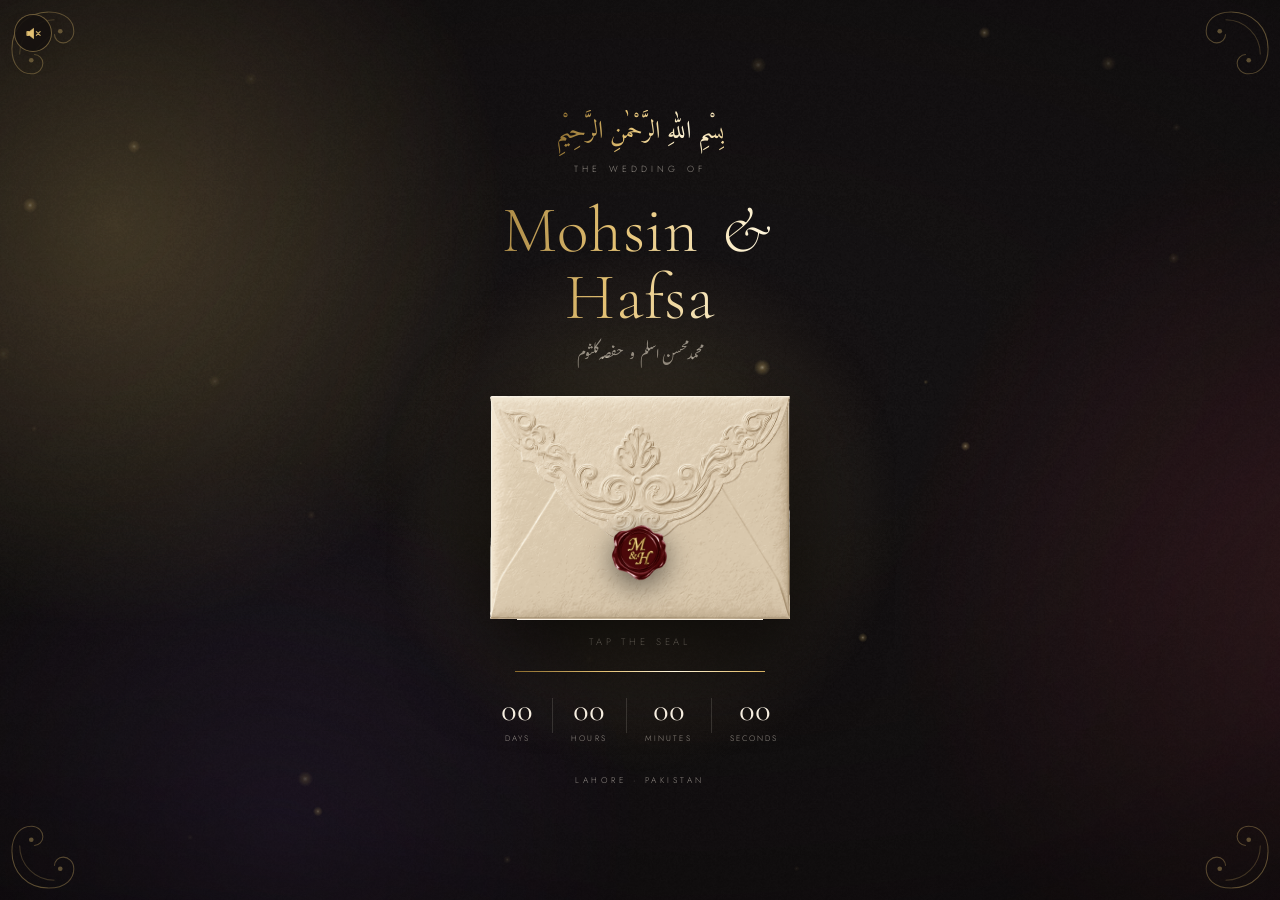
==== commit d2e621d9: "Add files via upload" ====
--- a/baraat-walima-bsmj.html
+++ b/baraat-walima-bsmj.html
@@ -1,7 +1,8 @@
 <!DOCTYPE html>
-<html lang="en">
+<html lang="en" translate="no">
 <head>
 <meta charset="UTF-8" />
+<meta name="google" content="notranslate" />
 <meta name="viewport" content="width=device-width, initial-scale=1, viewport-fit=cover" />
 <title>Mohsin &amp; Hafsa — Wedding Invitation</title>
 <meta name="theme-color" content="#0A0708" />
@@ -29,7 +30,7 @@
 <link href="https://fonts.googleapis.com/css2?family=Amiri&family=Cormorant+Garamond:ital,wght@0,300;0,400;0,500;1,300;1,400&family=Jost:wght@200;300;400&family=Gulzar&display=swap" rel="stylesheet" />
 <link rel="stylesheet" href="invite.css" />
 </head>
-<body class="is-loading" data-page="open">
+<body class="is-loading notranslate" data-page="open">
 
 <div id="loader">
   <div class="ld">
